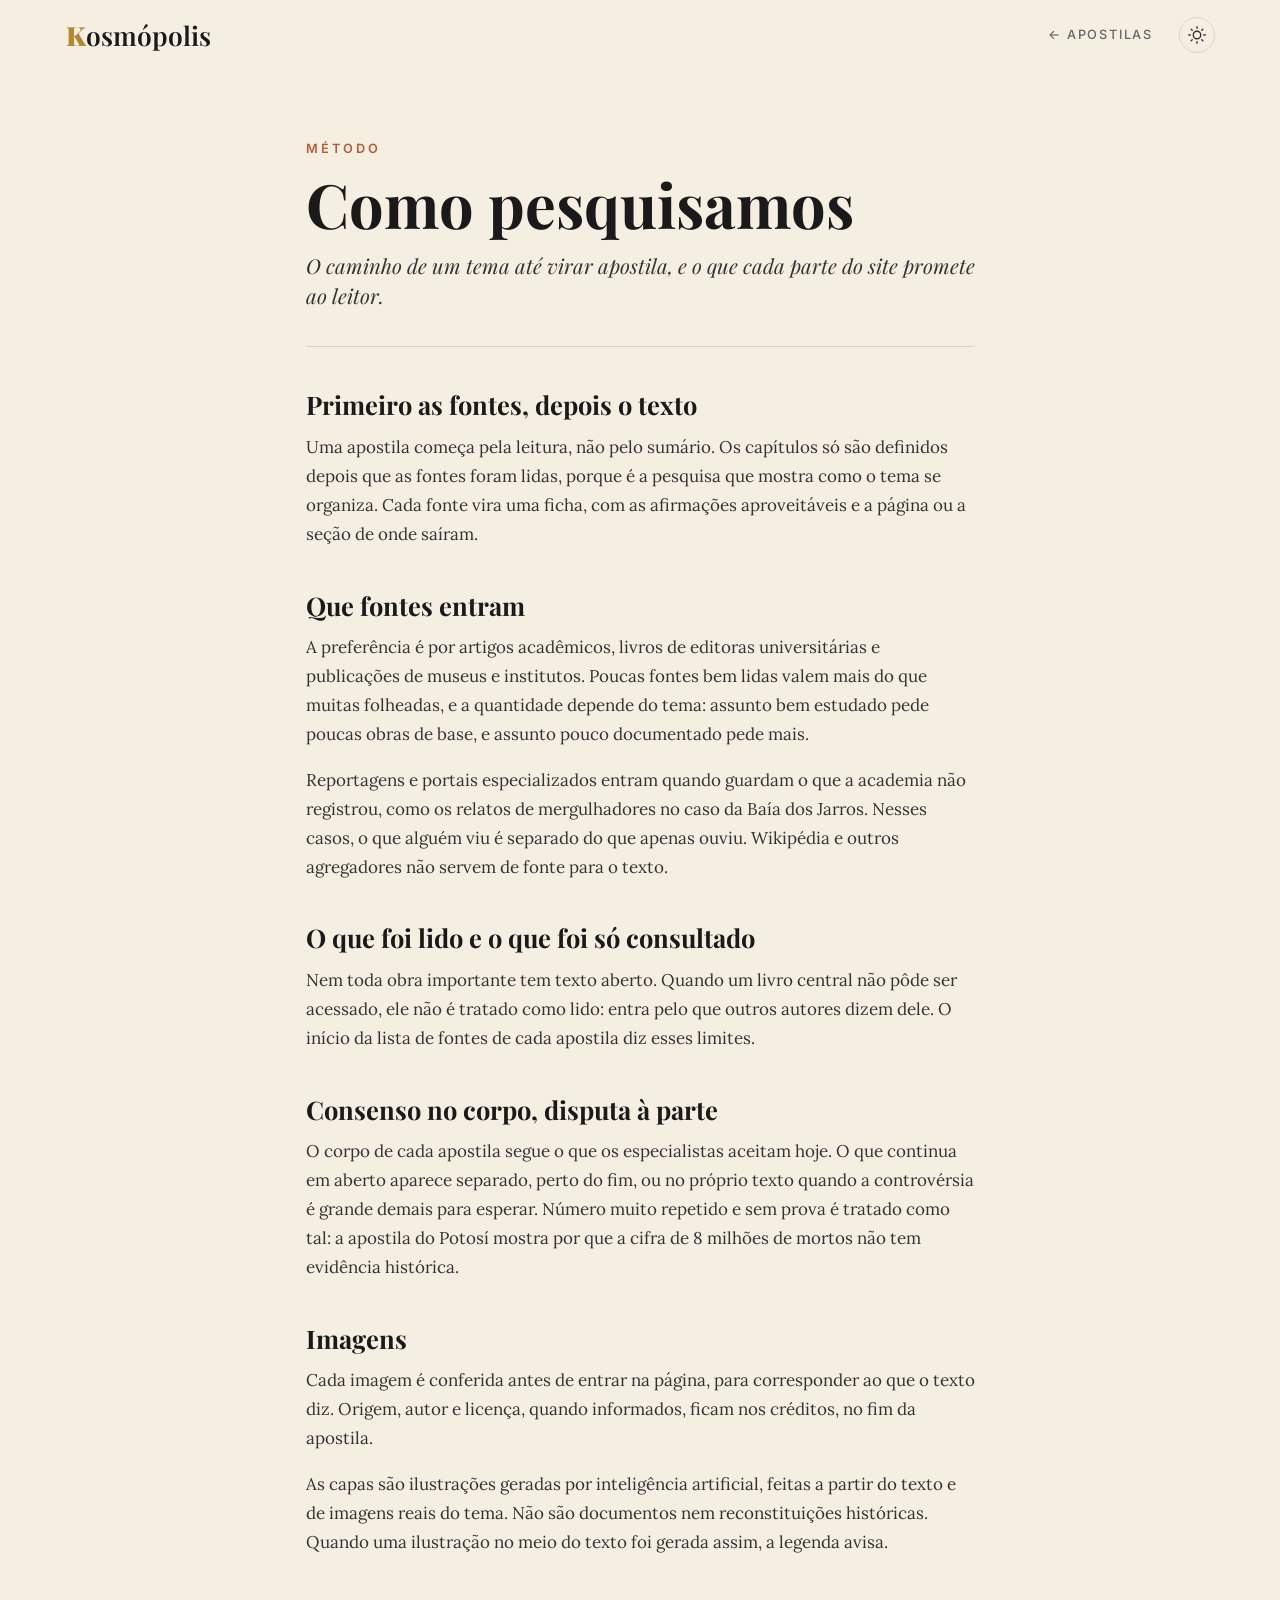
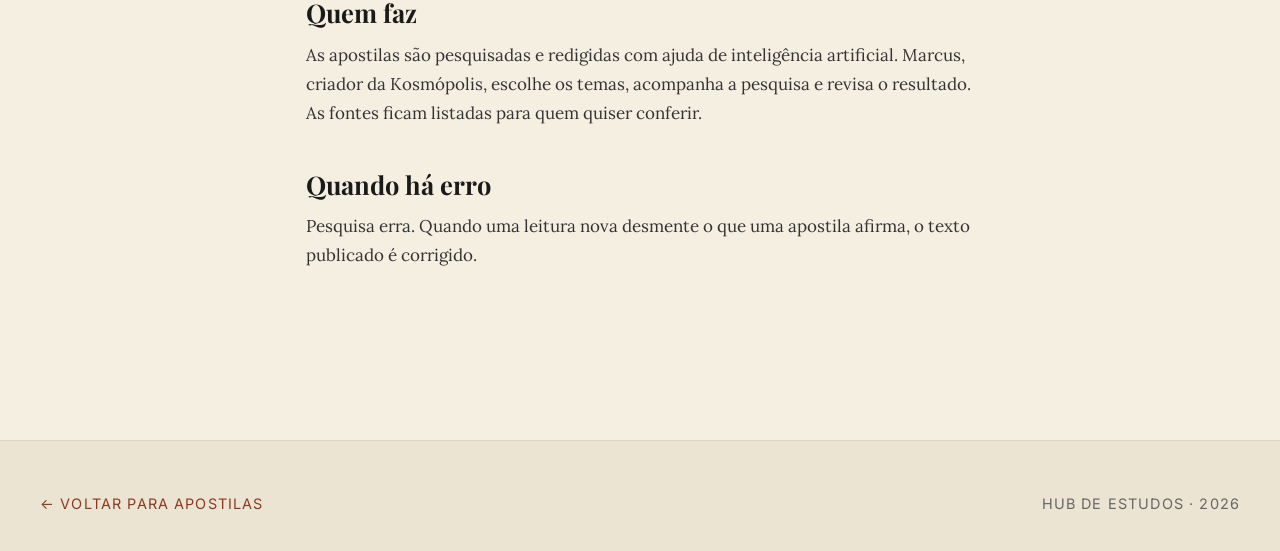
==== como-pesquisamos/index.html @ d0a4b629 "Etapa 5: página Como pesquisamos e busca ordenada por proximidade Co-Authored-By: Claude Opus 5.5 <n" ====
<!doctype html>
<html lang="pt-BR">
<head>
<meta charset="utf-8">
<meta name="viewport" content="width=device-width, initial-scale=1">
<title>Como pesquisamos · Kosmópolis</title>
<meta name="description" content="O caminho de um tema até virar apostila: que fontes entram, como são lidas e o que cada parte do site promete ao leitor.">
<meta property="og:title" content="Como pesquisamos">
<meta property="og:description" content="O caminho de um tema até virar apostila: que fontes entram, como são lidas e o que cada parte do site promete ao leitor.">
<meta property="og:type" content="article">
<meta property="og:url" content="https://marcusgoms.github.io/hub-de-estudos/como-pesquisamos/">
<link rel="icon" type="image/svg+xml" href="../identidade/favicon.svg">
<link rel="preconnect" href="https://fonts.googleapis.com">
<link rel="preconnect" href="https://fonts.gstatic.com" crossorigin>
<link href="https://fonts.googleapis.com/css2?family=Playfair+Display:ital,wght@0,400;0,600;0,700;0,900;1,400&family=Lora:ital,wght@0,400;0,500;0,600;1,400&family=Inter:wght@300;400;500;600;700&family=JetBrains+Mono:wght@400;500&display=swap" rel="stylesheet">
<link rel="stylesheet" href="../css/estilo.css?v=8">
<link rel="stylesheet" href="../css/estudo.css?v=18">
</head>
<body>

<header class="topo">
  <div class="topo-interior">
    <a class="topo-logo" href="../index.html"><span class="topo-logo-k">K</span>osmópolis</a>
    <div class="topo-direita">
      <nav class="topo-nav">
        <a href="../index.html">← Apostilas</a>
      </nav>
      <button class="tema-botao tema-desktop" type="button" aria-label="Alternar tema" title="Alternar tema claro/escuro">
        <svg class="tema-icone tema-icone-sol" viewBox="0 0 24 24" fill="none" stroke="currentColor" stroke-width="1.8" stroke-linecap="round" stroke-linejoin="round" aria-hidden="true"><circle cx="12" cy="12" r="5"/><path d="M12 1v2M12 21v2M4.22 4.22l1.42 1.42M18.36 18.36l1.42 1.42M1 12h2M21 12h2M4.22 19.78l1.42-1.42M18.36 5.64l1.42-1.42"/></svg>
        <svg class="tema-icone tema-icone-lua" viewBox="0 0 24 24" fill="none" stroke="currentColor" stroke-width="1.8" stroke-linecap="round" stroke-linejoin="round" aria-hidden="true"><path d="M21 12.79A9 9 0 1 1 11.21 3 7 7 0 0 0 21 12.79z"/></svg>
      </button>
    </div>
  </div>
</header>

<main class="pagina-metodo">
  <div class="pagina-metodo-selo">Método</div>
  <h1>Como pesquisamos</h1>
  <p class="pagina-metodo-sub">O caminho de um tema até virar apostila, e o que cada parte do site promete ao leitor.</p>

  <h2>Primeiro as fontes, depois o texto</h2>
  <p>Uma apostila começa pela leitura, não pelo sumário. Os capítulos só são definidos depois que as fontes foram lidas, porque é a pesquisa que mostra como o tema se organiza. Cada fonte vira uma ficha, com as afirmações aproveitáveis e a página ou a seção de onde saíram.</p>

  <h2>Que fontes entram</h2>
  <p>A preferência é por artigos acadêmicos, livros de editoras universitárias e publicações de museus e institutos. Poucas fontes bem lidas valem mais do que muitas folheadas, e a quantidade depende do tema: assunto bem estudado pede poucas obras de base, e assunto pouco documentado pede mais.</p>
  <p>Reportagens e portais especializados entram quando guardam o que a academia não registrou, como os relatos de mergulhadores no caso da Baía dos Jarros. Nesses casos, o que alguém viu é separado do que apenas ouviu. Wikipédia e outros agregadores não servem de fonte para o texto.</p>

  <h2>O que foi lido e o que foi só consultado</h2>
  <p>Nem toda obra importante tem texto aberto. Quando um livro central não pôde ser acessado, ele não é tratado como lido: entra pelo que outros autores dizem dele. O início da lista de fontes de cada apostila diz esses limites.</p>

  <h2>Consenso no corpo, disputa à parte</h2>
  <p>O corpo de cada apostila segue o que os especialistas aceitam hoje. O que continua em aberto aparece separado, perto do fim, ou no próprio texto quando a controvérsia é grande demais para esperar. Número muito repetido e sem prova é tratado como tal: a apostila do Potosí mostra por que a cifra de 8 milhões de mortos não tem evidência histórica.</p>

  <h2>Imagens</h2>
  <p>Cada imagem é conferida antes de entrar na página, para corresponder ao que o texto diz. Origem, autor e licença, quando informados, ficam nos créditos, no fim da apostila.</p>
  <p>As capas são ilustrações geradas por inteligência artificial, feitas a partir do texto e de imagens reais do tema. Não são documentos nem reconstituições históricas. Quando uma ilustração no meio do texto foi gerada assim, a legenda avisa.</p>

  <h2>Quem faz</h2>
  <p>As apostilas são pesquisadas e redigidas com ajuda de inteligência artificial. Marcus, criador da Kosmópolis, escolhe os temas, acompanha a pesquisa e revisa o resultado. As fontes ficam listadas para quem quiser conferir.</p>

  <h2>Quando há erro</h2>
  <p>Pesquisa erra. Quando uma leitura nova desmente o que uma apostila afirma, o texto publicado é corrigido.</p>
</main>

<footer class="rodape">
  <div class="rodape-interior">
    <span><a href="../index.html">← Voltar para apostilas</a></span>
    <span>Hub de estudos · 2026</span>
  </div>
</footer>

<script src="../js/estudo.js?v=10"></script>
</body>
</html>
---- css/estilo.css ----
/* ================================================================
   HUB DE ESTUDOS — CSS BASE
   Identidade visual compartilhada entre todos os estudos
================================================================ */

:root {
  color-scheme: light;
  /* Cores — tema claro (padrão) */
  --preto: #1a1a1a;
  --preto-suave: #2a2a2a;
  --cinza-escuro: #333;
  --cinza: #666;
  --cinza-claro: #999;
  --borda: #DDD3C0;
  --creme: #ECE4D3;
  --creme-forte: #E3D9C4;
  --papel: #F5EFE2;
  --superficie: #ffffff;
  --terracota: #b85c38;
  --terracota-escuro: #8a3b1f;
  --terracota-vivo: #d16b3f;
  --dourado: #c9a25e;

  /* Tipografia */
  --fonte-titulo: "Playfair Display", "Georgia", serif;
  --fonte-texto: "Lora", "Georgia", serif;
  --fonte-sans: "Inter", -apple-system, BlinkMacSystemFont, sans-serif;
  --fonte-mono: "JetBrains Mono", "Courier New", monospace;

  /* Espaçamento (antes só existiam no bloco escuro) */
  --larg-container: 1200px;
  --larg-leitura: 720px;
  --respiro-secao: 7rem;
  --respiro-paragrafo: 1.1rem;

  /* Transições */
  --tr-rapida: 160ms ease;
  --tr-media: 300ms ease;
}

/* ================================================================
   TEMA ESCURO
   O :root define o claro; os blocos escuros apenas redefinem tokens.
   Guarda `:not([data-theme="light"])` para o toggle sempre vencer.
================================================================ */

@media (prefers-color-scheme: dark) {
  :root:not([data-theme="light"]) {
    color-scheme: dark;
    --preto: #f0ebe1;
    --preto-suave: #d4cfc4;
    --cinza-escuro: #b8b3a8;
    --cinza: #969187;
    --cinza-claro: #7D7970;
    --borda: #343A44;
    --creme: #20252C;
    --creme-forte: #272D35;
    --papel: #1A1E24;
    --superficie: #242932;
    --terracota: #d87a56;
    --terracota-escuro: #e89670;
    --terracota-vivo: #e07a4f;
    --dourado: #d4b075;
  }
}

:root[data-theme="dark"] {
  color-scheme: dark;
  --preto: #f0ebe1;
  --preto-suave: #d4cfc4;
  --cinza-escuro: #b8b3a8;
  --cinza: #969187;
  --cinza-claro: #7D7970;
  --borda: #343A44;
  --creme: #20252C;
  --creme-forte: #272D35;
  --papel: #1A1E24;
  --superficie: #242932;
  --terracota: #d87a56;
  --terracota-escuro: #e89670;
  --terracota-vivo: #e07a4f;
  --dourado: #d4b075;

}

/* ================================================================
   RESET LEVE
================================================================ */

*, *::before, *::after {
  box-sizing: border-box;
}

html {
  font-size: 17px;
  scroll-behavior: smooth;
  overflow-x: hidden;
}

body {
  margin: 0;
  font-family: var(--fonte-texto);
  font-size: 1rem;
  line-height: 1.7;
  color: var(--preto);
  background: var(--papel);
  font-feature-settings: "liga", "kern", "onum";
  -webkit-font-smoothing: antialiased;
  text-rendering: optimizeLegibility;
}

img {
  max-width: 100%;
  height: auto;
  display: block;
}

a {
  color: var(--terracota-escuro);
  text-decoration: none;
  transition: color var(--tr-rapida);
}

a:hover {
  color: var(--terracota);
}

/* ================================================================
   BARRA DE NAVEGAÇÃO SUPERIOR (visível em todas as páginas)
================================================================ */

.topo {
  position: sticky;
  top: 0;
  z-index: 50;
  background: rgba(245, 239, 226, 0.92);
  backdrop-filter: blur(12px);
  -webkit-backdrop-filter: blur(12px);
  transition: transform 300ms ease;
}

.topo.topo-escondido {
  transform: translateY(-100%);
}

@media (prefers-color-scheme: dark) {
  :root:not([data-theme="light"]) .topo {
    background: rgba(26, 30, 36, 0.92);
  }
}

:root[data-theme="dark"] .topo {
  background: rgba(26, 30, 36, 0.92);
}

.topo--escuro {
  background: rgba(12, 13, 18, 0.95) !important;
}

.topo--escuro .topo-logo { color: #D4A053; }
.topo--escuro .topo-logo::before { background: #D4A053; }
.topo--escuro .topo-nav a { color: #8A8885; }
.topo--escuro .topo-nav a:hover,
.topo--escuro .topo-nav a.ativo { color: #E8E6E3; }

.topo-interior {
  max-width: var(--larg-container);
  margin: 0 auto;
  padding: 1rem 1.5rem;
  display: flex;
  align-items: center;
  justify-content: space-between;
  gap: 2rem;
}

.topo-logo {
  font-family: var(--fonte-titulo);
  font-weight: 600;
  font-size: 1.55rem;
  letter-spacing: 0;
  color: var(--preto);
  line-height: 1;
}

.topo-logo-k {
  color: #B8842E;
  font-weight: 900;
}

@media (prefers-color-scheme: dark) {
  :root:not([data-theme="light"]) .topo-logo { font-weight: 400; }
}
:root[data-theme="dark"] .topo-logo { font-weight: 400; }

@media (prefers-color-scheme: dark) {
  :root:not([data-theme="light"]) .topo-logo-k { color: #D4A053; }
}

:root[data-theme="dark"] .topo-logo-k { color: #D4A053; }

.topo-nav {
  display: flex;
  gap: 2rem;
  font-family: var(--fonte-sans);
  font-size: 0.75rem;
  letter-spacing: 0.14em;
  text-transform: uppercase;
  font-weight: 500;
}

.topo-divisor {
  display: inline-block;
  width: 1px;
  height: 22px;
  background: #B8842E;
  opacity: 0.4;
  flex-shrink: 0;
}

@media (prefers-color-scheme: dark) {
  :root:not([data-theme="light"]) .topo-divisor { background: #D4A053; opacity: 0.5; }
}
:root[data-theme="dark"] .topo-divisor { background: #D4A053; opacity: 0.5; }

.topo-nav a {
  color: var(--cinza);
}

.topo-nav a:hover,
.topo-nav a.ativo {
  color: var(--preto);
}

.topo-direita {
  display: flex;
  align-items: center;
  gap: 1.5rem;
}

.tema-botao {
  width: 36px;
  height: 36px;
  padding: 0;
  display: inline-flex;
  align-items: center;
  justify-content: center;
  background: transparent;
  color: var(--cinza-escuro);
  border: 1px solid var(--borda);
  border-radius: 50%;
  cursor: pointer;
  transition: color var(--tr-rapida), border-color var(--tr-rapida), background var(--tr-rapida);
}

.tema-botao:hover {
  color: var(--terracota);
  border-color: var(--terracota);
  background: var(--creme);
}

.tema-icone {
  width: 18px;
  height: 18px;
  display: block;
}

.tema-mobile { display: none; }

.tema-icone-lua { display: none; }

:root[data-theme="dark"] .tema-icone-sol { display: none; }
:root[data-theme="dark"] .tema-icone-lua { display: block; }

@media (prefers-color-scheme: dark) {
  :root:not([data-theme="light"]) .tema-icone-sol { display: none; }
  :root:not([data-theme="light"]) .tema-icone-lua { display: block; }
}

/* ================================================================
   RODAPÉ
================================================================ */

.rodape {
  margin-top: 6rem;
  padding: 3rem 1.5rem 2rem;
  border-top: 1px solid var(--borda);
  background: var(--creme);
}

.rodape-interior {
  max-width: var(--larg-container);
  margin: 0 auto;
  display: flex;
  justify-content: space-between;
  align-items: center;
  font-family: var(--fonte-sans);
  font-size: 0.85rem;
  color: var(--cinza);
  letter-spacing: 0.08em;
  text-transform: uppercase;
}

/* ================================================================
   COMPONENTES COMPARTILHADOS
================================================================ */

.container {
  max-width: var(--larg-container);
  margin: 0 auto;
  padding: 0 1.5rem;
}

.leitura {
  max-width: var(--larg-leitura);
  margin: 0 auto;
}

.selo {
  display: inline-block;
  font-family: var(--fonte-sans);
  font-size: 0.75rem;
  letter-spacing: 0.25em;
  text-transform: uppercase;
  color: var(--terracota);
  font-weight: 600;
  margin-bottom: 1rem;
}

.divisor {
  width: 60px;
  height: 2px;
  background: var(--terracota);
  margin: 2.5rem 0;
}

.divisor.central {
  margin-left: auto;
  margin-right: auto;
}

/* ================================================================
   RESPONSIVO BASE
================================================================ */

@media (max-width: 640px) {
  html { font-size: 16px; }
  .topo-interior { padding: 0.9rem 1.2rem; gap: 1rem; }
  .topo-nav { gap: 1rem; font-size: 0.7rem; letter-spacing: 0.1em; }
  .topo-logo { font-size: 1.3rem; }
  .topo-divisor { display: none; }
  .rodape-interior { flex-direction: column; gap: 1rem; text-align: center; }
}
---- css/estudo.css ----
/* ================================================================
   ESTUDO — página de apostila
   Estilo editorial: 2 colunas no desktop, 1 no mobile
   Cada capítulo com cor própria, cada tópico com subcor
================================================================ */

/* -------- CORES POR CAPÍTULO -------- */

/* Cores dos capítulos — tema claro */
.capitulo--i {
  --cap-forte: #b85c38;
  --cap-escuro: #8a3b1f;
  --cap-claro: #e0c5b4;
  --cap-fundo: #F7E7DB;
}
.capitulo--ii {
  --cap-forte: #4a5255;
  --cap-escuro: #2d3337;
  --cap-claro: #c7cdd0;
  --cap-fundo: #E9EBE7;
}
.capitulo--iii {
  --cap-forte: #8E6C27;
  --cap-escuro: #7f6320;
  --cap-claro: #e5d5a8;
  --cap-fundo: #F6EBCE;
}
.capitulo--iv {
  --cap-forte: #5f6b3d;
  --cap-escuro: #3c4723;
  --cap-claro: #c7cfab;
  --cap-fundo: #E9ECD8;
}
.capitulo--v {
  --cap-forte: #8a3b1f;
  --cap-escuro: #5c2410;
  --cap-claro: #d7b3a1;
  --cap-fundo: #F3E1D6;
}

/* Cores dos capítulos — tema escuro */
:root[data-theme="dark"] .capitulo--i {
  --cap-forte: #d87a56;
  --cap-escuro: #e89670;
  --cap-claro: #e0c5b4;
  --cap-fundo: #2B2321;
}
:root[data-theme="dark"] .capitulo--ii {
  --cap-forte: #a8b4b8;
  --cap-escuro: #c7cdd0;
  --cap-claro: #c7cdd0;
  --cap-fundo: #222A31;
}
:root[data-theme="dark"] .capitulo--iii {
  --cap-forte: #d4b075;
  --cap-escuro: #e5c891;
  --cap-claro: #e5d5a8;
  --cap-fundo: #2A271B;
}
:root[data-theme="dark"] .capitulo--iv {
  --cap-forte: #9fab78;
  --cap-escuro: #b8c395;
  --cap-claro: #c7cfab;
  --cap-fundo: #232A21;
}
:root[data-theme="dark"] .capitulo--v {
  --cap-forte: #c47555;
  --cap-escuro: #d99370;
  --cap-claro: #d7b3a1;
  --cap-fundo: #2D2220;
}

@media (prefers-color-scheme: dark) {
  :root:not([data-theme="light"]) .capitulo--i {
    --cap-forte: #d87a56; --cap-escuro: #e89670; --cap-claro: #e0c5b4; --cap-fundo: #2B2321;
  }
  :root:not([data-theme="light"]) .capitulo--ii {
    --cap-forte: #a8b4b8; --cap-escuro: #c7cdd0; --cap-claro: #c7cdd0; --cap-fundo: #222A31;
  }
  :root:not([data-theme="light"]) .capitulo--iii {
    --cap-forte: #d4b075; --cap-escuro: #e5c891; --cap-claro: #e5d5a8; --cap-fundo: #2A271B;
  }
  :root:not([data-theme="light"]) .capitulo--iv {
    --cap-forte: #9fab78; --cap-escuro: #b8c395; --cap-claro: #c7cfab; --cap-fundo: #232A21;
  }
  :root:not([data-theme="light"]) .capitulo--v {
    --cap-forte: #c47555; --cap-escuro: #d99370; --cap-claro: #d7b3a1; --cap-fundo: #2D2220;
  }
}

/* Tópicos ganham subcor variando o tom do capítulo */
.topico--a { --top-marca: var(--cap-forte); }
.topico--b { --top-marca: var(--cap-escuro); }
.topico--c { --top-marca: var(--cap-forte); filter: none; }

/* -------- CAPA DO ESTUDO -------- */

.estudo-capa {
  position: relative;
  min-height: 90vh;
  display: flex;
  align-items: flex-end;
  color: white;
  overflow: hidden;
  padding: 3rem 1.5rem 5rem;
  background: var(--preto);
}

.estudo-capa-fundo {
  position: absolute;
  inset: 0;
  background-size: cover;
  background-position: center 40%;
  filter: brightness(0.7) contrast(1.05) saturate(1.1);
  z-index: 0;
}

.estudo-capa-gradiente {
  position: absolute;
  inset: 0;
  background: linear-gradient(to bottom,
    rgba(0,0,0,0.3) 0%,
    rgba(0,0,0,0.05) 25%,
    rgba(0,0,0,0.4) 65%,
    rgba(0,0,0,0.85) 100%);
  z-index: 1;
}

.estudo-capa-conteudo {
  position: relative;
  z-index: 2;
  max-width: 1100px;
  margin: 0 auto;
  width: 100%;
}

.estudo-capa-selo {
  font-family: var(--fonte-sans);
  font-size: 0.8rem;
  letter-spacing: 0.3em;
  text-transform: uppercase;
  color: var(--dourado);
  font-weight: 600;
  margin-bottom: 1.5rem;
}

.estudo-capa h1 {
  font-family: var(--fonte-titulo);
  font-size: clamp(3rem, 9vw, 7rem);
  line-height: 0.92;
  font-weight: 700;
  letter-spacing: -0.03em;
  margin: 0 0 1.5rem;
}

.estudo-capa-sub {
  font-family: var(--fonte-titulo);
  font-style: italic;
  font-weight: 400;
  font-size: clamp(1.1rem, 2vw, 1.5rem);
  line-height: 1.5;
  max-width: 650px;
  color: rgba(255,255,255,0.85);
  margin: 0 0 2rem;
}

.estudo-capa-linha {
  width: 60px;
  height: 2px;
  background: var(--dourado);
  margin-bottom: 1.5rem;
}

.estudo-capa-meta {
  display: flex;
  gap: 2rem;
  flex-wrap: wrap;
  font-family: var(--fonte-sans);
  font-size: 0.8rem;
  letter-spacing: 0.15em;
  text-transform: uppercase;
  color: rgba(255,255,255,0.7);
  font-weight: 500;
}

/* -------- LAYOUT PRINCIPAL -------- */

.estudo-layout {
  scroll-margin-top: 70px;
  max-width: 1320px;
  margin: 0 auto;
  padding: 4rem 1.5rem 0;
  display: grid;
  grid-template-columns: 190px minmax(0, 1fr) 190px;
  gap: 3rem;
  align-items: start;
}

/* -------- NAVEGAÇÃO LATERAL -------- */

.estudo-nav {
  position: sticky;
  top: 90px;
  /* Capítulo com muitos tópicos não pode passar do fim da tela */
  max-height: calc(100vh - 110px);
  overflow-x: hidden;
  overflow-y: auto;
  scrollbar-width: thin;
  padding-left: 0.8rem;
  margin-left: -0.8rem;
  font-family: var(--fonte-sans);
  font-size: 0.85rem;
}

.estudo-nav-titulo {
  font-size: 0.7rem;
  letter-spacing: 0.25em;
  text-transform: uppercase;
  color: var(--cinza);
  font-weight: 600;
  margin-bottom: 1rem;
  padding-bottom: 1rem;
  border-bottom: 1px solid var(--borda);
}

.nav-capitulos {
  list-style: none;
  padding: 0;
  margin: 0;
  counter-reset: cap;
}

.nav-capitulos > li {
  counter-increment: cap;
  margin-bottom: 0.15rem;
}

.nav-cap {
  display: flex;
  align-items: baseline;
  gap: 0.7rem;
  padding: 0.5rem 0.8rem;
  color: var(--cinza);
  font-weight: 500;
  line-height: 1.3;
  transition: color var(--tr-rapida), border-color var(--tr-rapida);
  border-left: 2px solid transparent;
  margin-left: -0.8rem;
}

.nav-cap::before {
  content: counter(cap, upper-roman);
  font-family: var(--fonte-mono);
  font-size: 0.7rem;
  color: var(--cinza-claro);
  letter-spacing: 0.1em;
  min-width: 1.6rem;
  font-weight: 400;
}

.nav-cap:hover { color: var(--preto); }

/* Sublista de tópicos — aparece só quando o capítulo é o atual */
.nav-topicos {
  list-style: none;
  padding: 0 0 0.3rem 2.1rem;
  margin: 0;
  max-height: 0;
  overflow: hidden;
  opacity: 0;
  transition: max-height 300ms ease, opacity 200ms ease;
}

.nav-capitulos > li.ativo .nav-topicos,
.nav-capitulos > li.aberto .nav-topicos {
  /* Folga para qualquer número de tópicos: um limite baixo escondia os últimos */
  max-height: 60rem;
  opacity: 1;
}

.nav-topicos a {
  display: block;
  padding: 0.25rem 0.5rem;
  font-size: 0.78rem;
  color: var(--cinza);
  line-height: 1.3;
  border-left: 2px solid transparent;
  margin-left: -0.5rem;
  transition: color var(--tr-rapida), border-color var(--tr-rapida);
}

.nav-topicos a:hover { color: var(--preto); }
.nav-topicos a.ativo { color: var(--preto); border-left-color: var(--cap-marca, var(--terracota)); }

/* Cor do ativo: define --cap-marca por item para aplicar em cap + tópicos */
.nav-capitulos > li[data-cap="cap-1"] { --cap-marca: #b85c38; }
.nav-capitulos > li[data-cap="cap-2"] { --cap-marca: #4a5255; }
.nav-capitulos > li[data-cap="cap-3"] { --cap-marca: #b08a3e; }
.nav-capitulos > li[data-cap="cap-4"] { --cap-marca: #5f6b3d; }
.nav-capitulos > li[data-cap="cap-5"] { --cap-marca: #8a3b1f; }

:root[data-theme="dark"] .nav-capitulos > li[data-cap="cap-1"] { --cap-marca: #d87a56; }
:root[data-theme="dark"] .nav-capitulos > li[data-cap="cap-2"] { --cap-marca: #a8b4b8; }
:root[data-theme="dark"] .nav-capitulos > li[data-cap="cap-3"] { --cap-marca: #d4b075; }
:root[data-theme="dark"] .nav-capitulos > li[data-cap="cap-4"] { --cap-marca: #9fab78; }
:root[data-theme="dark"] .nav-capitulos > li[data-cap="cap-5"] { --cap-marca: #c47555; }

@media (prefers-color-scheme: dark) {
  :root:not([data-theme="light"]) .nav-capitulos > li[data-cap="cap-1"] { --cap-marca: #d87a56; }
  :root:not([data-theme="light"]) .nav-capitulos > li[data-cap="cap-2"] { --cap-marca: #a8b4b8; }
  :root:not([data-theme="light"]) .nav-capitulos > li[data-cap="cap-3"] { --cap-marca: #d4b075; }
  :root:not([data-theme="light"]) .nav-capitulos > li[data-cap="cap-4"] { --cap-marca: #9fab78; }
  :root:not([data-theme="light"]) .nav-capitulos > li[data-cap="cap-5"] { --cap-marca: #c47555; }
}

.nav-capitulos > li.ativo .nav-cap {
  color: var(--cap-marca);
  border-left-color: var(--cap-marca);
}

.nav-capitulos > li.ativo .nav-cap::before { color: var(--cap-marca); }

/* -------- NAVEGAÇÃO LATERAL DIREITA — apostilas -------- */

.estudo-nav-apostilas {
  position: sticky;
  top: 90px;
  /* Capítulo com muitos tópicos não pode passar do fim da tela */
  max-height: calc(100vh - 110px);
  overflow-x: hidden;
  overflow-y: auto;
  scrollbar-width: thin;
  padding-left: 0.8rem;
  margin-left: -0.8rem;
  font-family: var(--fonte-sans);
  font-size: 0.85rem;
}

.nav-apostilas {
  list-style: none;
  padding: 0;
  margin: 0 0 1.5rem;
}

.nav-apostila {
  padding: 0.9rem 0;
  border-bottom: 1px solid var(--borda);
  line-height: 1.3;
}

.nav-apostila:first-child { padding-top: 0; }
.nav-apostila:last-child { border-bottom: none; }

.nav-apostila-num {
  display: block;
  font-family: var(--fonte-mono);
  font-size: 0.65rem;
  letter-spacing: 0.25em;
  color: var(--cinza-claro);
  text-transform: uppercase;
  margin-bottom: 0.3rem;
  font-weight: 500;
}

.nav-apostila a {
  display: block;
  font-family: var(--fonte-titulo);
  font-size: 1.05rem;
  color: var(--cinza-escuro);
  font-weight: 600;
  letter-spacing: -0.01em;
  transition: color var(--tr-rapida);
}

.nav-apostila a:hover { color: var(--terracota); }

.nav-apostila.atual a { color: var(--terracota); }

.nav-apostila-tema {
  display: block;
  font-size: 0.72rem;
  color: var(--cinza);
  margin-top: 0.25rem;
  letter-spacing: 0.02em;
}

.nav-apostila-titulo-prev {
  display: block;
  font-family: var(--fonte-titulo);
  font-style: italic;
  font-weight: 400;
  font-size: 0.95rem;
  color: var(--cinza-claro);
}

.nav-apostilas-ver {
  display: inline-block;
  font-family: var(--fonte-sans);
  font-size: 0.72rem;
  letter-spacing: 0.2em;
  text-transform: uppercase;
  color: var(--cinza);
  font-weight: 600;
  transition: color var(--tr-rapida);
}

.nav-apostilas-ver:hover { color: var(--terracota); }

/* -------- CORPO DO ESTUDO -------- */

.estudo-corpo {
  min-width: 0;
}

/* Capítulo */

.capitulo {
  margin-bottom: calc(var(--respiro-secao) / 2);
  padding: 3rem 2.5rem 4rem;
  background: var(--cap-fundo);
  scroll-margin-top: 80px;
  position: relative;
  border-radius: 2px;
}

.capitulo:first-child {
  padding-top: 2rem;
}

/* Variação de abertura: hero com imagem + título por cima */
.capitulo-abertura-hero {
  position: relative;
  min-height: 420px;
  display: flex;
  align-items: flex-end;
  padding: 3rem;
  margin: -3rem -2.5rem 3rem;
  overflow: hidden;
  background: var(--preto);
}
.capitulo-abertura-hero img {
  position: absolute;
  inset: 0;
  width: 100%;
  height: 100%;
  object-fit: cover;
  filter: brightness(0.5);
  z-index: 0;
}
.capitulo-abertura-hero .hero-conteudo {
  position: relative;
  z-index: 1;
  color: white;
}
.capitulo-abertura-hero .capitulo-numero { color: var(--cap-claro); }
.capitulo-abertura-hero .capitulo-titulo { color: white; }
.capitulo-abertura-hero .capitulo-resumo { color: rgba(255,255,255,0.88); }

/* Variação de abertura: lado a lado */
.capitulo-abertura-lado {
  display: grid;
  grid-template-columns: 5fr 7fr;
  gap: 3rem;
  margin-bottom: 3rem;
  align-items: center;
}
.capitulo-abertura-lado figure {
  margin: 0;
}
.capitulo-abertura-lado img {
  width: 100%;
  display: block;
}

/* Variação de abertura: centralizado minimalista (padrão) */
.capitulo-cabeca {
  margin-bottom: 3rem;
  padding-bottom: 2rem;
  border-bottom: 2px solid var(--cap-forte);
}

.capitulo-numero {
  font-family: var(--fonte-mono);
  font-size: 0.75rem;
  letter-spacing: 0.3em;
  color: var(--cap-forte);
  font-weight: 500;
  margin-bottom: 1rem;
  text-transform: uppercase;
}

.capitulo-titulo {
  font-family: var(--fonte-titulo);
  font-size: clamp(2.2rem, 4vw, 3.5rem);
  line-height: 1.0;
  font-weight: 700;
  letter-spacing: -0.03em;
  margin: 0 0 1rem;
  color: var(--preto);
}

.capitulo-resumo {
  font-family: var(--fonte-titulo);
  font-style: italic;
  font-weight: 400;
  font-size: 1.25rem;
  line-height: 1.5;
  color: var(--cinza-escuro);
  margin: 0;
  max-width: 600px;
}

/* Tópico (seção dentro do capítulo) */

.topico {
  margin-bottom: 4rem;
  padding-top: 2rem;
  border-top: 1px dashed var(--cap-claro);
}

.topico:first-of-type {
  border-top: none;
  padding-top: 0;
}

.topico-numero {
  font-family: var(--fonte-sans);
  font-size: 0.7rem;
  letter-spacing: 0.3em;
  text-transform: uppercase;
  color: var(--cap-escuro);
  font-weight: 700;
  margin-bottom: 0.5rem;
}

.topico-titulo {
  font-family: var(--fonte-titulo);
  font-size: 1.9rem;
  line-height: 1.15;
  font-weight: 600;
  letter-spacing: -0.01em;
  margin: 0 0 1.5rem;
  color: var(--preto);
}

/* Colunas duplas */

.texto-colunas {
  column-count: 2;
  column-gap: 2.5rem;
  column-fill: balance;
  font-size: 1rem;
  line-height: 1.7;
  text-align: justify;
  hyphens: manual;
  -webkit-hyphens: manual;
  orphans: 3;
  widows: 3;
  margin-top: 2rem;
}

.texto-colunas:first-child {
  margin-top: 0;
}

.texto-colunas p {
  margin: 0 0 var(--respiro-paragrafo);
}

.texto-colunas p:first-of-type::first-letter {
  font-family: var(--fonte-titulo);
  font-size: 3rem;
  line-height: 1;
  float: left;
  padding: 0 0.4rem 0 0;
  margin-top: -0.12em;
  font-weight: 700;
  color: var(--cap-forte);
}

.texto-colunas.sem-dropcap p:first-of-type::first-letter {
  float: none;
  font-size: inherit;
  padding: 0;
  font-weight: inherit;
  color: inherit;
  font-family: inherit;
}

.texto-unico {
  font-size: 1.05rem;
  line-height: 1.75;
  text-align: justify;
  hyphens: manual;
  -webkit-hyphens: manual;
}

.texto-unico p {
  margin: 0 0 var(--respiro-paragrafo);
}

/* Texto curto que ocupa a largura toda (sem virar 2 colunas isoladas) */
.texto-cheio {
  font-size: 1rem;
  line-height: 1.7;
  text-align: justify;
  hyphens: manual;
  -webkit-hyphens: manual;
  max-width: 100%;
}

.texto-cheio p {
  margin: 0 0 var(--respiro-paragrafo);
}

.texto-cheio p:first-of-type::first-letter {
  font-family: var(--fonte-titulo);
  font-size: 3rem;
  line-height: 1;
  float: left;
  padding: 0 0.4rem 0 0;
  margin-top: -0.12em;
  font-weight: 700;
  color: var(--cap-forte);
}

.texto-cheio.sem-dropcap p:first-of-type::first-letter {
  float: none;
  font-size: inherit;
  padding: 0;
  font-weight: inherit;
  color: inherit;
  font-family: inherit;
}

/* Bloco com imagens flutuantes em uma coluna larga */
.texto-flutuante {
  font-size: 1rem;
  line-height: 1.7;
  text-align: justify;
  hyphens: manual;
  -webkit-hyphens: manual;
  margin-top: 2rem;
}

.texto-flutuante:first-child {
  margin-top: 0;
}

.texto-flutuante::after {
  content: "";
  display: table;
  clear: both;
}

.texto-flutuante p {
  margin: 0 0 var(--respiro-paragrafo);
}

.texto-flutuante p:first-of-type::first-letter {
  font-family: var(--fonte-titulo);
  font-size: 3rem;
  line-height: 1;
  float: left;
  padding: 0 0.4rem 0 0;
  margin-top: -0.12em;
  font-weight: 700;
  color: var(--cap-forte);
}

.texto-flutuante.sem-dropcap p:first-of-type::first-letter {
  float: none;
  font-size: inherit;
  padding: 0;
  font-weight: inherit;
  color: inherit;
  font-family: inherit;
}

/* Subtítulo dentro do tópico */

.subtitulo {
  font-family: var(--fonte-sans);
  font-size: 0.85rem;
  font-weight: 700;
  text-transform: uppercase;
  letter-spacing: 0.15em;
  color: var(--cap-forte);
  /* padding em vez de margin: margin colapsa em multi-column */
  padding-top: 2rem;
  margin: 0 0 0.8rem;
  break-after: avoid-column;
}

/* Subtítulo COMO PRIMEIRO item do bloco de 2 colunas vira cabeçalho
   atravessando as duas colunas (senão desalinha os topos). */
.texto-colunas > .subtitulo:first-child {
  column-span: all;
  -webkit-column-span: all;
  padding-top: 0;
}

/* Subtítulo como primeiro filho de um bloco-grid, ou subtítulo imediatamente
   após uma figura-float no texto-flutuante: zera padding-top para alinhar
   com o topo da imagem ao lado. */
.bloco-grid > div > .subtitulo:first-child,
.texto-flutuante > .figura-float-esquerda + .subtitulo,
.texto-flutuante > .figura-float-direita + .subtitulo {
  padding-top: 0;
}

/* -------- IMAGENS -------- */

.figura {
  margin: 2rem 0;
  display: flex;
  flex-direction: column;
}

.figura-largura-plena {
  margin: 3rem -1rem;
  break-inside: avoid-column;
}

/* Floats para imagem ao lado do texto */

.figura-float-esquerda,
.figura-float-direita {
  margin: 0 0 1.5rem;
  width: 42%;
  break-inside: avoid;
  display: flex;
  flex-direction: column;
}

.figura-float-esquerda {
  float: left;
  margin-right: 2rem;
  shape-outside: margin-box;
}

.figura-float-direita {
  float: right;
  margin-left: 2rem;
  shape-outside: margin-box;
}

.figura-pequena {
  width: 32%;
  max-width: 280px;
}

/* Figura dentro de texto-colunas que atravessa as duas colunas
   e serve de "ancora" para o texto fluir em volta. */
.figura-float-coluna {
  float: left;
  width: 50%;
  margin: 0.3rem 1.8rem 1rem 0;
  break-inside: avoid;
  shape-outside: margin-box;
  display: flex;
  flex-direction: column;
}

.figura-float-coluna img {
  width: 100%;
  display: block;
}

/* Subtítulo solto (fora de texto-colunas): mesmo espaço em cima */
.subtitulo-solto {
  padding-top: 2rem;
  margin: 0 0 0.8rem;
}

/* Figura float reduzida: a imagem ocupa ~45% da coluna de leitura, o texto corre ao lado e depois embaixo. */
.figura-float-pequena {
  width: 45%;
  max-width: 320px;
}

/* Grid de layout: imagem (com legenda) de um lado, texto do outro */

.bloco-grid {
  display: grid;
  gap: 2.5rem;
  margin: 2.5rem 0;
  align-items: stretch;
  break-inside: avoid;
  column-span: all;
  -webkit-column-span: all;
}

.bloco-grid-2 { grid-template-columns: 1fr 1fr; }
.bloco-grid-imagem-texto { grid-template-columns: 5fr 7fr; }
.bloco-grid-texto-imagem { grid-template-columns: 7fr 5fr; }

/* A figura vem antes no HTML para o texto poder contorná-la no tablet. */
.bloco-grid-texto-imagem > figure { order: 2; }

.bloco-grid > * {
  display: flex;
  flex-direction: column;
  justify-content: flex-start;
  min-width: 0;
}

.bloco-grid figure {
  margin: 0;
  justify-content: flex-start;
}

/* Imagem de conteúdo nunca é recortada: com altura limitada, ela encolhe inteira.
   Recorte só com a classe .pode-recortar, em paisagem ou textura, nunca em retrato. */
.bloco-grid figure img {
  width: 100%;
  display: block;
  object-fit: contain;
  object-position: left top;
  max-height: 480px;
}

.bloco-grid figure img.pode-recortar {
  flex-grow: 1;
  object-fit: cover;
  object-position: center;
}

.bloco-grid p {
  margin: 0 0 1rem;
  font-size: 1rem;
  line-height: 1.7;
  text-align: justify;
  hyphens: manual;
  -webkit-hyphens: manual;
}

.bloco-grid p:last-child { margin-bottom: 0; }

.bloco-grid > div p:first-of-type::first-letter {
  font-family: var(--fonte-titulo);
  font-size: 3rem;
  line-height: 1;
  float: left;
  padding: 0 0.4rem 0 0;
  margin-top: -0.12em;
  font-weight: 700;
  color: var(--cap-forte);
}

.bloco-grid .nao-dropcap p:first-of-type::first-letter {
  float: none;
  font-size: inherit;
  padding: 0;
  font-weight: inherit;
  color: inherit;
  font-family: inherit;
}

/* Linha com duas imagens lado a lado */
.par-imagens {
  display: grid;
  grid-template-columns: 1fr 1fr;
  gap: 1.5rem;
  margin: 2.5rem 0;
  break-inside: avoid;
  column-span: all;
  -webkit-column-span: all;
}

.par-imagens figure {
  margin: 0;
  display: flex;
  flex-direction: column;
}

/* Trio */
.trio-imagens {
  display: grid;
  grid-template-columns: 1fr 1fr 1fr;
  gap: 1rem;
  margin: 2rem 0;
  break-inside: avoid;
  column-span: all;
  -webkit-column-span: all;
}

/* Imagens padrão */

.figura > img,
.figura-float-esquerda > img,
.figura-float-direita > img,
.figura-pequena > img,
.par-imagens figure > img,
.trio-imagens figure > img {
  width: 100%;
  display: block;
}

.figura-largura-plena > img {
  width: 100%;
  display: block;
}

.figura-legenda {
  text-align: left;
  font-family: var(--fonte-sans);
  font-size: 0.78rem;
  line-height: 1.5;
  color: var(--cinza);
  margin-top: 0.7rem;
  padding-left: 0.8rem;
  border-left: 2px solid var(--cap-forte);
}

.figura-legenda strong {
  display: block;
  font-size: 0.7rem;
  letter-spacing: 0.15em;
  text-transform: uppercase;
  color: var(--preto);
  font-weight: 700;
  margin-bottom: 0.25rem;
}

/* -------- CAIXAS DE DESTAQUE -------- */

.caixa {
  background: var(--superficie);
  border-left: 4px solid var(--cap-forte);
  padding: 1.5rem 1.5rem 1.5rem 1.8rem;
  margin: 2rem 0;
  break-inside: avoid-column;
  font-family: var(--fonte-sans);
  clear: both;  /* nunca sobrepor floats */
}

.caixa-titulo {
  font-size: 0.7rem;
  font-weight: 700;
  letter-spacing: 0.25em;
  text-transform: uppercase;
  color: var(--cap-forte);
  margin-bottom: 0.8rem;
}

.caixa p {
  font-size: 0.9rem;
  line-height: 1.6;
  margin: 0 0 0.8rem;
  text-align: left;
}

.caixa p:last-child { margin-bottom: 0; }

.caixa p::first-letter {
  float: none;
  font-size: inherit;
  color: inherit;
  padding: 0;
  font-weight: inherit;
  font-family: inherit;
}

/* Dado em destaque */

.dado {
  background: #1a1a1a;
  color: #f0ebe1;
  padding: 2rem;
  margin: 2.5rem 0;
  display: flex;
  gap: 2rem;
  align-items: center;  /* numero alinhado ao centro vertical */
  column-span: all;
  -webkit-column-span: all;
  break-inside: avoid-column;
  clear: both;
}

.dado-numero {
  font-family: var(--fonte-titulo);
  font-size: clamp(3rem, 5vw, 4.5rem);
  font-weight: 900;
  line-height: 1;
  color: var(--cap-claro);
  letter-spacing: -0.03em;
  flex-shrink: 0;
  min-width: 120px;
  display: flex;
  align-items: center;
}

.dado-texto {
  font-family: var(--fonte-sans);
  font-size: 0.9rem;
  line-height: 1.55;
  color: rgba(240,235,225,0.88);
}

.dado-texto strong {
  display: block;
  font-size: 0.75rem;
  letter-spacing: 0.25em;
  text-transform: uppercase;
  color: var(--cap-claro);
  margin-bottom: 0.4rem;
  font-weight: 700;
}

/* Citação em destaque — bloco com fundo próprio */

.citacao {
  font-family: var(--fonte-titulo);
  font-style: italic;
  font-weight: 400;
  font-size: 1.6rem;
  line-height: 1.4;
  color: var(--preto);
  background: color-mix(in srgb, var(--cap-fundo) 95%, black);
  padding: 2.5rem 3rem;
  border-left: 5px solid var(--cap-forte);
  margin: 3rem 0;
  column-span: all;
  -webkit-column-span: all;
  break-inside: avoid-column;
  text-align: left;
  clear: both;
}

.citacao-autor {
  display: block;
  font-family: var(--fonte-sans);
  font-style: normal;
  font-size: 0.75rem;
  font-weight: 600;
  text-transform: uppercase;
  letter-spacing: 0.2em;
  color: var(--cap-forte);
  margin-top: 1.5rem;
}

/* -------- ANIMAÇÕES NO SCROLL -------- */

.anima {
  opacity: 0;
  transform: translateY(24px);
  transition: opacity 700ms ease-out, transform 700ms ease-out;
}

.anima.visivel {
  opacity: 1;
  transform: translateY(0);
}

@media (prefers-reduced-motion: reduce) {
  .anima {
    opacity: 1;
    transform: none;
    transition: none;
  }
}

/* -------- FINAL DO ESTUDO -------- */

/* Fita de chegada: quem termina a apostila cruza a fita */
.fita-fim {
  margin: 3rem -1rem 2.5rem;
  padding: 0.4rem 1rem;
  background: #D4A053;
  color: #1A1E24;
  font-family: var(--fonte-sans);
  font-size: 0.72rem;
  font-weight: 700;
  letter-spacing: 0.22em;
  line-height: 1.5;
  text-align: center;
  text-transform: uppercase;
  transform: rotate(-0.6deg);
  box-shadow: 0 2px 6px rgba(0, 0, 0, 0.18);
}

.fita-fim.anima { transform: rotate(-0.6deg) scaleX(0.15); }
.fita-fim.anima.visivel { transform: rotate(-0.6deg) scaleX(1); }

@media (prefers-reduced-motion: reduce) {
  .fita-fim.anima { transform: rotate(-0.6deg); }
}

.creditos-imagens {
  scroll-margin-top: 90px;
  padding: 2rem 0 3rem;
  border-top: 1px solid var(--borda);
  font-size: 0.8rem;
  line-height: 1.6;
  color: var(--cinza);
  overflow-wrap: anywhere;
}

.creditos-imagens h2 {
  font-family: var(--fonte-mono);
  font-size: 0.75rem;
  font-weight: 500;
  letter-spacing: 0.2em;
  text-transform: uppercase;
  color: var(--terracota);
  margin: 0 0 0.75rem;
}

.creditos-imagens p {
  font-size: inherit;
  margin: 0 0 0.75rem;
}

.creditos-imagens ul {
  list-style: none;
  margin: 0;
  padding: 0;
}

.creditos-imagens a {
  color: inherit;
  text-decoration: underline;
}

/* -------- BOTÃO FLUTUANTE DE CAPÍTULOS (tablet + mobile) -------- */

.nav-fab {
  display: none;
  position: fixed;
  bottom: 1.2rem;
  right: 1.2rem;
  z-index: 70;
  width: 48px;
  height: 48px;
  border-radius: 50%;
  border: 1px solid var(--borda);
  background: color-mix(in srgb, var(--papel) 92%, transparent);
  backdrop-filter: blur(14px);
  -webkit-backdrop-filter: blur(14px);
  color: var(--preto);
  cursor: pointer;
  box-shadow: 0 4px 16px rgba(0,0,0,0.18);
  align-items: center;
  justify-content: center;
  transition: background 200ms ease, box-shadow 200ms ease;
  padding-bottom: env(safe-area-inset-bottom, 0px);
}

.nav-fab:hover {
  background: var(--superficie);
  box-shadow: 0 6px 24px rgba(0,0,0,0.25);
}

.nav-fab svg { display: block; }

/* Painel flutuante de capítulos */
.nav-painel-fundo {
  display: none;
  position: fixed;
  inset: 0;
  z-index: 80;
  background: rgba(0,0,0,0.5);
}

.nav-painel-fundo.aberto { display: block; }

.nav-painel {
  position: fixed;
  bottom: 0;
  left: 0;
  right: 0;
  z-index: 81;
  max-height: 75vh;
  overflow-y: auto;
  background: var(--papel);
  border-top: 1px solid var(--borda);
  border-radius: 16px 16px 0 0;
  padding: 1.5rem 1.5rem calc(1.5rem + env(safe-area-inset-bottom, 0px));
  transform: translateY(100%);
  transition: transform 300ms ease;
  font-family: var(--fonte-sans);
  box-shadow: 0 -8px 32px rgba(0,0,0,0.2);
}

.nav-painel.aberto { transform: translateY(0); }

.nav-painel-barra {
  width: 36px;
  height: 4px;
  border-radius: 2px;
  background: var(--borda);
  margin: 0 auto 1rem;
}

.nav-painel-titulo {
  font-size: 0.7rem;
  letter-spacing: 0.25em;
  text-transform: uppercase;
  color: var(--cinza);
  font-weight: 600;
  margin-bottom: 1rem;
  padding-bottom: 0.8rem;
  border-bottom: 1px solid var(--borda);
  display: flex;
  align-items: center;
  justify-content: space-between;
}

.nav-painel-fechar {
  width: 28px;
  height: 28px;
  border: none;
  background: none;
  color: var(--cinza);
  cursor: pointer;
  display: flex;
  align-items: center;
  justify-content: center;
  border-radius: 50%;
  transition: background 150ms ease;
}

.nav-painel-fechar:hover { background: var(--creme); }

.nav-painel .nav-capitulos {
  list-style: none;
  padding: 0;
  margin: 0;
  display: flex;
  flex-direction: column;
  gap: 0.1rem;
}

.nav-painel .nav-capitulos > li { margin: 0; }

.nav-painel .nav-cap {
  display: flex;
  align-items: baseline;
  gap: 0.7rem;
  padding: 0.65rem 0.8rem;
  color: var(--cinza-escuro);
  font-weight: 600;
  font-size: 0.9rem;
  line-height: 1.3;
  border-left: 3px solid transparent;
  border-radius: 4px;
  transition: background 150ms ease;
}

.nav-painel .nav-cap:hover { background: var(--creme); }

.nav-painel .nav-capitulos > li.ativo .nav-cap {
  color: var(--cap-marca);
  border-left-color: var(--cap-marca);
  background: var(--creme);
}

.nav-painel .nav-topicos {
  list-style: none;
  padding: 0 0 0.5rem 2.3rem;
  margin: 0;
  display: flex;
  flex-direction: column;
  gap: 0;
}

.nav-painel .nav-topicos a {
  display: block;
  padding: 0.4rem 0.8rem;
  font-size: 0.82rem;
  color: var(--cinza);
  line-height: 1.3;
  border-radius: 4px;
  transition: background 150ms ease;
}

.nav-painel .nav-topicos a:hover { background: var(--creme); }
.nav-painel .nav-topicos a.ativo { color: var(--cap-marca, var(--terracota)); font-weight: 600; }

/* Tema botão no painel */
.nav-painel .tema-botao {
  margin: 1rem auto 0;
  border-top: 1px solid var(--borda);
  padding-top: 1rem;
  display: flex;
  justify-content: center;
  width: auto;
  gap: 0.5rem;
  font-size: 0.8rem;
  color: var(--cinza);
}

/* -------- RESPONSIVO -------- */

@media (max-width: 1080px) {
  .capitulo-abertura-lado {
    grid-template-columns: 1fr;
    gap: 1.5rem;
  }

  .bloco-grid-2 {
    grid-template-columns: 1fr;
    gap: 1.5rem;
  }
}

/* Tablet e notebook pequeno: o texto contorna a imagem, sem vazio embaixo dela. */
@media (min-width: 721px) and (max-width: 1280px) {
  .bloco-grid-imagem-texto,
  .bloco-grid-texto-imagem {
    display: block;
  }

  .bloco-grid-imagem-texto::after,
  .bloco-grid-texto-imagem::after {
    content: "";
    display: table;
    clear: both;
  }

  .bloco-grid-imagem-texto > div,
  .bloco-grid-texto-imagem > div {
    display: block;
  }

  .bloco-grid-imagem-texto > figure,
  .bloco-grid-texto-imagem > figure {
    width: 42%;
    margin-bottom: 1.5rem;
  }

  .bloco-grid-imagem-texto > figure {
    float: left;
    margin-right: 2rem;
  }

  .bloco-grid-texto-imagem > figure {
    float: right;
    margin-left: 2rem;
  }

  .bloco-grid-texto-imagem figure img {
    object-position: right top;
  }
}

/* Celular: imagem e texto empilham. */
@media (max-width: 720px) {
  .bloco-grid-imagem-texto,
  .bloco-grid-texto-imagem {
    grid-template-columns: 1fr;
    gap: 1.5rem;
  }

  .bloco-grid figure img {
    max-height: min(75vh, 640px);
    object-position: center top;
  }
}

/* Tablet + mobile: sidebar vira painel flutuante */
@media (max-width: 1080px) {
  .estudo-layout {
    grid-template-columns: 1fr;
    gap: 2rem;
    padding: 3rem 2rem 0;
  }

  .estudo-nav { display: none; }
  .estudo-nav-apostilas { display: none; }
  .nav-fab { display: flex; }
}

@media (max-width: 720px) {
  .estudo-capa { min-height: 75vh; padding: 2rem 1.2rem 3rem; }

  .estudo-layout {
    grid-template-columns: 1fr;
    gap: 0;
    padding: 2rem 1rem 0;
  }

  .capitulo {
    padding: 2rem 1.2rem 2.5rem;
    margin-bottom: 1.5rem;
  }

  .capitulo-abertura-hero {
    margin: -2rem -1.2rem 2rem;
    padding: 2rem 1.2rem;
    min-height: 300px;
  }

  .texto-colunas {
    column-count: 1;
    text-align: left;
  }

  .texto-colunas p,
  .texto-flutuante p {
    hyphens: none;
  }

  .figura-largura-plena {
    margin: 2rem -1.2rem;
  }

  .figura-float-esquerda,
  .figura-float-direita,
  .figura-pequena {
    float: none;
    width: 100%;
    max-width: none;
    margin: 1.5rem 0;
  }

  .par-imagens,
  .trio-imagens {
    grid-template-columns: 1fr;
    gap: 1rem;
  }

  .dado {
    flex-direction: column;
    gap: 0.5rem;
    padding: 1.5rem;
  }

  .dado-numero { min-width: auto; }

  .capitulo-cabeca { margin-bottom: 2rem; }

  .topico-titulo { font-size: 1.5rem; }

  .citacao {
    font-size: 1.2rem;
    padding: 1.5rem 1.2rem;
  }

  .nav-fab {
    bottom: calc(0.8rem + env(safe-area-inset-bottom, 0px));
    right: 0.8rem;
    width: 44px;
    height: 44px;
  }
}

/* Linha do tempo: marcos do tema, perto do fim da apostila */

.marcos {
  list-style: none;
  margin: 0.4rem 0 1.5rem 0.3rem;
  padding: 0 0 0 1.4rem;
  border-left: 2px solid var(--cap-claro);
}

.marco {
  position: relative;
  padding: 0.55rem 0;
}

.marco::before {
  content: "";
  position: absolute;
  left: calc(-1.4rem - 6px);
  top: 0.95rem;
  width: 10px;
  height: 10px;
  border-radius: 50%;
  background: var(--cap-forte);
}

.marco-data {
  display: block;
  font-family: var(--fonte-mono);
  font-size: 0.78rem;
  letter-spacing: 0.04em;
  line-height: 1.6;
  color: var(--cap-forte);
}

.marco-texto {
  margin: 0;
  font-family: var(--fonte-texto);
  font-size: 0.97rem;
  line-height: 1.55;
  color: var(--cinza-escuro);
}

.marco-texto strong {
  color: var(--preto);
  font-weight: 600;
}

/* Citação ao lado de um parágrafo, dentro de .bloco-grid-2 */

.bloco-grid > .citacao {
  margin: 0;
  padding: 1.5rem 1.6rem;
  font-size: 1.15rem;
  justify-content: center;
}

@media (max-width: 1280px) {
  .bloco-grid > .citacao {
    padding: 1.2rem 1.3rem;
    font-size: 1.05rem;
  }
}

/* Leia a seguir: outras apostilas, logo depois da fita de chegada */
.leia-seguir {
  scroll-margin-top: 90px;
  padding: 0 0 3rem;
}

.leia-seguir h2 {
  margin: 0 0 1.2rem;
  font-family: var(--fonte-titulo);
  font-size: 1.6rem;
  font-weight: 700;
  color: var(--preto);
}

.leia-grade {
  display: grid;
  grid-template-columns: repeat(2, minmax(0, 1fr));
  gap: 1.5rem;
}

.leia-card {
  display: flex;
  flex-direction: column;
  gap: 0.35rem;
  color: var(--preto);
  text-decoration: none;
}

.leia-card img {
  width: 100%;
  aspect-ratio: 16 / 9;
  margin-bottom: 0.35rem;
  object-fit: cover;
  border-radius: 8px;
  transition: opacity var(--tr-rapida);
}

.leia-card:hover { color: var(--terracota); }
.leia-card:hover img { opacity: 0.85; }

.leia-card-info {
  font-family: var(--fonte-sans);
  font-size: 0.72rem;
  letter-spacing: 0.04em;
  color: var(--cinza);
}

.leia-card-titulo {
  font-family: var(--fonte-titulo);
  font-size: 1.1rem;
  font-weight: 600;
  line-height: 1.25;
}

@media (max-width: 720px) {
  .leia-grade { grid-template-columns: minmax(0, 1fr); }
}

/* Página do método */
.pagina-metodo {
  max-width: var(--larg-leitura);
  margin: 0 auto;
  padding: 4rem 1.5rem 3rem;
}

.pagina-metodo-selo {
  font-family: var(--fonte-sans);
  font-size: 0.75rem;
  font-weight: 600;
  letter-spacing: 0.25em;
  text-transform: uppercase;
  color: var(--terracota);
}

.pagina-metodo h1 {
  margin: 0.6rem 0 0.8rem;
  font-family: var(--fonte-titulo);
  font-size: clamp(2.4rem, 7vw, 3.6rem);
  font-weight: 700;
  line-height: 1.1;
  color: var(--preto);
}

.pagina-metodo-sub {
  margin: 0 0 2.5rem;
  padding-bottom: 2rem;
  border-bottom: 1px solid var(--borda);
  font-family: var(--fonte-titulo);
  font-size: 1.2rem;
  font-style: italic;
  line-height: 1.5;
  color: var(--cinza-escuro);
}

.pagina-metodo h2 {
  margin: 2.4rem 0 0.7rem;
  font-family: var(--fonte-titulo);
  font-size: 1.5rem;
  font-weight: 700;
  line-height: 1.25;
  color: var(--preto);
}

.pagina-metodo p:not(.pagina-metodo-sub) {
  margin: 0 0 1rem;
  color: var(--cinza-escuro);
}
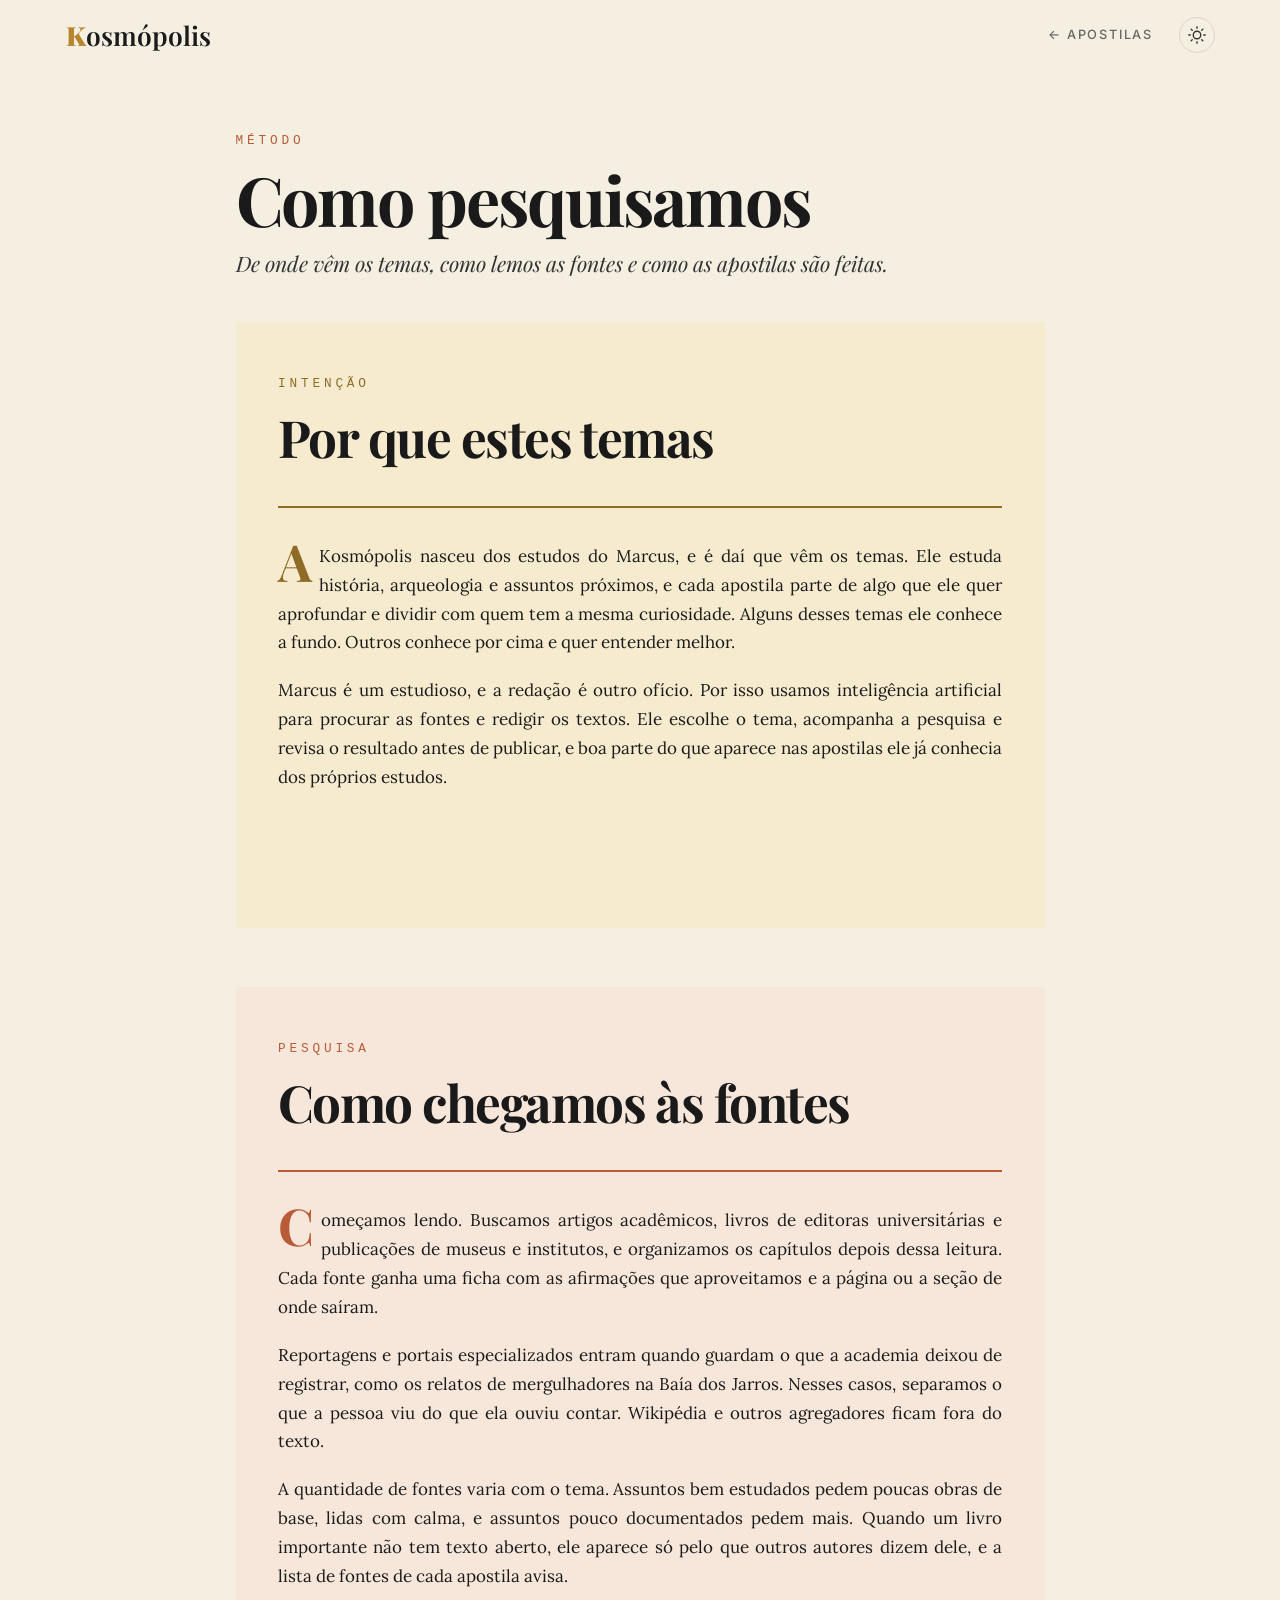
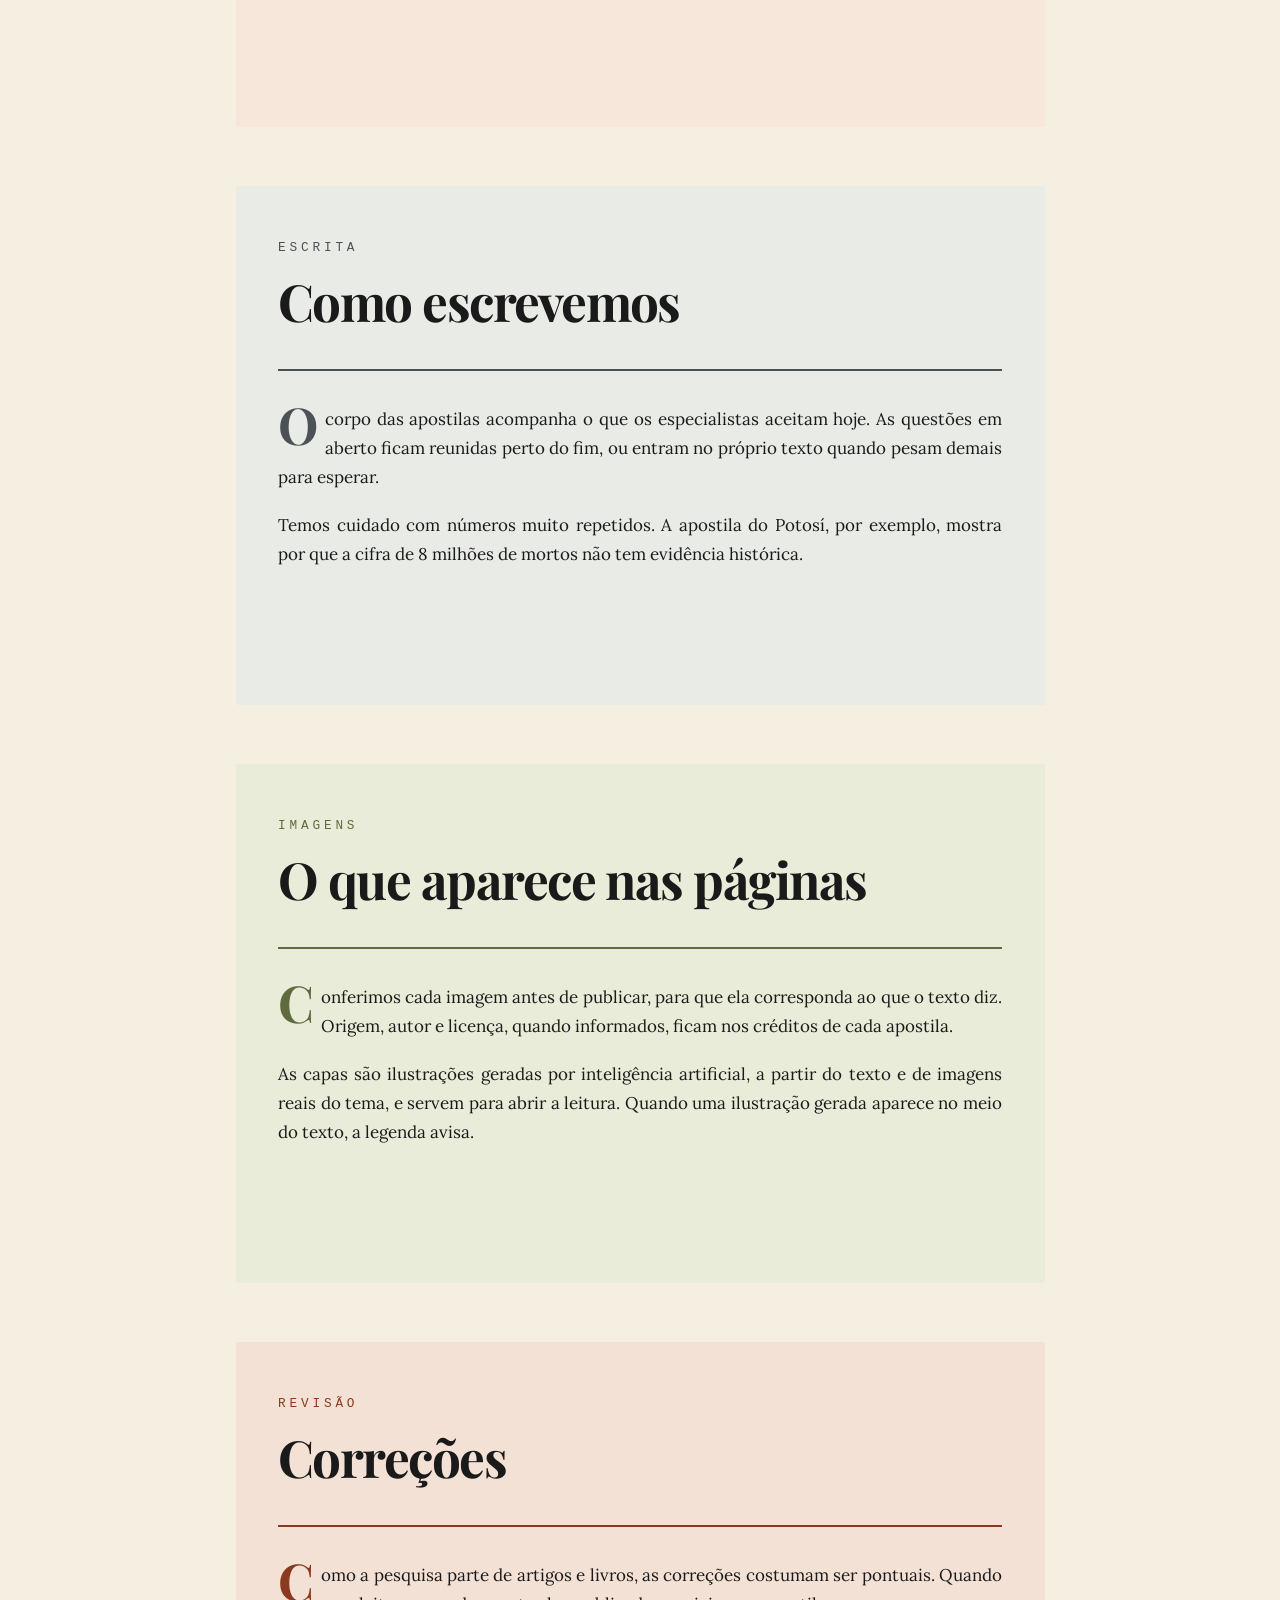
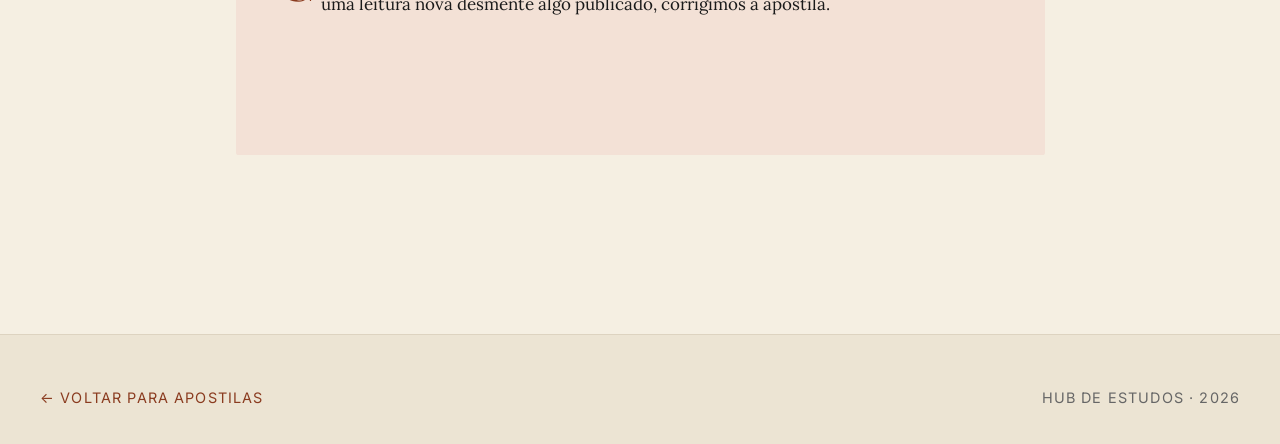
==== commit 22381f5f: "Reescreve Como pesquisamos com a intenção do projeto, em páginas coloridas Co-Authored-By: Claude Op" ====
--- a/como-pesquisamos/index.html
+++ b/como-pesquisamos/index.html
@@ -4,9 +4,9 @@
 <meta charset="utf-8">
 <meta name="viewport" content="width=device-width, initial-scale=1">
 <title>Como pesquisamos · Kosmópolis</title>
-<meta name="description" content="O caminho de um tema até virar apostila: que fontes entram, como são lidas e o que cada parte do site promete ao leitor.">
+<meta name="description" content="De onde vêm os temas, como lemos as fontes e como as apostilas são feitas.">
 <meta property="og:title" content="Como pesquisamos">
-<meta property="og:description" content="O caminho de um tema até virar apostila: que fontes entram, como são lidas e o que cada parte do site promete ao leitor.">
+<meta property="og:description" content="De onde vêm os temas, como lemos as fontes e como as apostilas são feitas.">
 <meta property="og:type" content="article">
 <meta property="og:url" content="https://marcusgoms.github.io/hub-de-estudos/como-pesquisamos/">
 <link rel="icon" type="image/svg+xml" href="../identidade/favicon.svg">
@@ -14,7 +14,7 @@
 <link rel="preconnect" href="https://fonts.gstatic.com" crossorigin>
 <link href="https://fonts.googleapis.com/css2?family=Playfair+Display:ital,wght@0,400;0,600;0,700;0,900;1,400&family=Lora:ital,wght@0,400;0,500;0,600;1,400&family=Inter:wght@300;400;500;600;700&family=JetBrains+Mono:wght@400;500&display=swap" rel="stylesheet">
 <link rel="stylesheet" href="../css/estilo.css?v=8">
-<link rel="stylesheet" href="../css/estudo.css?v=18">
+<link rel="stylesheet" href="../css/estudo.css?v=19">
 </head>
 <body>
 
@@ -34,32 +34,77 @@
 </header>
 
 <main class="pagina-metodo">
-  <div class="pagina-metodo-selo">Método</div>
-  <h1>Como pesquisamos</h1>
-  <p class="pagina-metodo-sub">O caminho de um tema até virar apostila, e o que cada parte do site promete ao leitor.</p>
+  <div class="pagina-metodo-cabeca">
+    <div class="pagina-metodo-selo">Método</div>
+    <h1>Como pesquisamos</h1>
+    <p class="pagina-metodo-sub">De onde vêm os temas, como lemos as fontes e como as apostilas são feitas.</p>
+  </div>
 
-  <h2>Primeiro as fontes, depois o texto</h2>
-  <p>Uma apostila começa pela leitura, não pelo sumário. Os capítulos só são definidos depois que as fontes foram lidas, porque é a pesquisa que mostra como o tema se organiza. Cada fonte vira uma ficha, com as afirmações aproveitáveis e a página ou a seção de onde saíram.</p>
+  <section class="capitulo capitulo--iii">
+    <header class="capitulo-cabeca">
+      <div class="capitulo-numero">Intenção</div>
+      <h2 class="capitulo-titulo">Por que estes temas</h2>
+    </header>
+    <section class="topico topico--a">
+      <div class="texto-cheio">
+          <p>A Kosmópolis nasceu dos estudos do Marcus, e é daí que vêm os temas. Ele estuda história, arqueologia e assuntos próximos, e cada apostila parte de algo que ele quer aprofundar e dividir com quem tem a mesma curiosidade. Alguns desses temas ele conhece a fundo. Outros conhece por cima e quer entender melhor.</p>
+          <p>Marcus é um estudioso, e a redação é outro ofício. Por isso usamos inteligência artificial para procurar as fontes e redigir os textos. Ele escolhe o tema, acompanha a pesquisa e revisa o resultado antes de publicar, e boa parte do que aparece nas apostilas ele já conhecia dos próprios estudos.</p>
+      </div>
+    </section>
+  </section>
 
-  <h2>Que fontes entram</h2>
-  <p>A preferência é por artigos acadêmicos, livros de editoras universitárias e publicações de museus e institutos. Poucas fontes bem lidas valem mais do que muitas folheadas, e a quantidade depende do tema: assunto bem estudado pede poucas obras de base, e assunto pouco documentado pede mais.</p>
-  <p>Reportagens e portais especializados entram quando guardam o que a academia não registrou, como os relatos de mergulhadores no caso da Baía dos Jarros. Nesses casos, o que alguém viu é separado do que apenas ouviu. Wikipédia e outros agregadores não servem de fonte para o texto.</p>
+  <section class="capitulo capitulo--i">
+    <header class="capitulo-cabeca">
+      <div class="capitulo-numero">Pesquisa</div>
+      <h2 class="capitulo-titulo">Como chegamos às fontes</h2>
+    </header>
+    <section class="topico topico--a">
+      <div class="texto-cheio">
+          <p>Começamos lendo. Buscamos artigos acadêmicos, livros de editoras universitárias e publicações de museus e institutos, e organizamos os capítulos depois dessa leitura. Cada fonte ganha uma ficha com as afirmações que aproveitamos e a página ou a seção de onde saíram.</p>
+          <p>Reportagens e portais especializados entram quando guardam o que a academia deixou de registrar, como os relatos de mergulhadores na Baía dos Jarros. Nesses casos, separamos o que a pessoa viu do que ela ouviu contar. Wikipédia e outros agregadores ficam fora do texto.</p>
+          <p>A quantidade de fontes varia com o tema. Assuntos bem estudados pedem poucas obras de base, lidas com calma, e assuntos pouco documentados pedem mais. Quando um livro importante não tem texto aberto, ele aparece só pelo que outros autores dizem dele, e a lista de fontes de cada apostila avisa.</p>
+      </div>
+    </section>
+  </section>
 
-  <h2>O que foi lido e o que foi só consultado</h2>
-  <p>Nem toda obra importante tem texto aberto. Quando um livro central não pôde ser acessado, ele não é tratado como lido: entra pelo que outros autores dizem dele. O início da lista de fontes de cada apostila diz esses limites.</p>
+  <section class="capitulo capitulo--ii">
+    <header class="capitulo-cabeca">
+      <div class="capitulo-numero">Escrita</div>
+      <h2 class="capitulo-titulo">Como escrevemos</h2>
+    </header>
+    <section class="topico topico--a">
+      <div class="texto-cheio">
+          <p>O corpo das apostilas acompanha o que os especialistas aceitam hoje. As questões em aberto ficam reunidas perto do fim, ou entram no próprio texto quando pesam demais para esperar.</p>
+          <p>Temos cuidado com números muito repetidos. A apostila do Potosí, por exemplo, mostra por que a cifra de 8 milhões de mortos não tem evidência histórica.</p>
+      </div>
+    </section>
+  </section>
 
-  <h2>Consenso no corpo, disputa à parte</h2>
-  <p>O corpo de cada apostila segue o que os especialistas aceitam hoje. O que continua em aberto aparece separado, perto do fim, ou no próprio texto quando a controvérsia é grande demais para esperar. Número muito repetido e sem prova é tratado como tal: a apostila do Potosí mostra por que a cifra de 8 milhões de mortos não tem evidência histórica.</p>
+  <section class="capitulo capitulo--iv">
+    <header class="capitulo-cabeca">
+      <div class="capitulo-numero">Imagens</div>
+      <h2 class="capitulo-titulo">O que aparece nas páginas</h2>
+    </header>
+    <section class="topico topico--a">
+      <div class="texto-cheio">
+          <p>Conferimos cada imagem antes de publicar, para que ela corresponda ao que o texto diz. Origem, autor e licença, quando informados, ficam nos créditos de cada apostila.</p>
+          <p>As capas são ilustrações geradas por inteligência artificial, a partir do texto e de imagens reais do tema, e servem para abrir a leitura. Quando uma ilustração gerada aparece no meio do texto, a legenda avisa.</p>
+      </div>
+    </section>
+  </section>
 
-  <h2>Imagens</h2>
-  <p>Cada imagem é conferida antes de entrar na página, para corresponder ao que o texto diz. Origem, autor e licença, quando informados, ficam nos créditos, no fim da apostila.</p>
-  <p>As capas são ilustrações geradas por inteligência artificial, feitas a partir do texto e de imagens reais do tema. Não são documentos nem reconstituições históricas. Quando uma ilustração no meio do texto foi gerada assim, a legenda avisa.</p>
+  <section class="capitulo capitulo--v">
+    <header class="capitulo-cabeca">
+      <div class="capitulo-numero">Revisão</div>
+      <h2 class="capitulo-titulo">Correções</h2>
+    </header>
+    <section class="topico topico--a">
+      <div class="texto-cheio">
+          <p>Como a pesquisa parte de artigos e livros, as correções costumam ser pontuais. Quando uma leitura nova desmente algo publicado, corrigimos a apostila.</p>
+      </div>
+    </section>
+  </section>
 
-  <h2>Quem faz</h2>
-  <p>As apostilas são pesquisadas e redigidas com ajuda de inteligência artificial. Marcus, criador da Kosmópolis, escolhe os temas, acompanha a pesquisa e revisa o resultado. As fontes ficam listadas para quem quiser conferir.</p>
-
-  <h2>Quando há erro</h2>
-  <p>Pesquisa erra. Quando uma leitura nova desmente o que uma apostila afirma, o texto publicado é corrigido.</p>
 </main>
 
 <footer class="rodape">
--- a/css/estudo.css
+++ b/css/estudo.css
@@ -1567,52 +1567,45 @@
   .leia-grade { grid-template-columns: minmax(0, 1fr); }
 }
 
-/* Página do método */
+/* Página do método: mesmas páginas coloridas das apostilas */
 .pagina-metodo {
-  max-width: var(--larg-leitura);
+  max-width: 860px;
   margin: 0 auto;
-  padding: 4rem 1.5rem 3rem;
-}
+  padding: 3.5rem 1.5rem 1rem;
+}
+
+.pagina-metodo-cabeca { margin-bottom: 2.5rem; }
 
 .pagina-metodo-selo {
-  font-family: var(--fonte-sans);
+  font-family: var(--fonte-mono);
   font-size: 0.75rem;
-  font-weight: 600;
-  letter-spacing: 0.25em;
+  font-weight: 500;
+  letter-spacing: 0.3em;
   text-transform: uppercase;
   color: var(--terracota);
 }
 
 .pagina-metodo h1 {
-  margin: 0.6rem 0 0.8rem;
+  margin: 0.7rem 0 0.8rem;
   font-family: var(--fonte-titulo);
-  font-size: clamp(2.4rem, 7vw, 3.6rem);
+  font-size: clamp(2.6rem, 7vw, 4rem);
   font-weight: 700;
-  line-height: 1.1;
+  letter-spacing: -0.03em;
+  line-height: 1.05;
   color: var(--preto);
 }
 
 .pagina-metodo-sub {
-  margin: 0 0 2.5rem;
-  padding-bottom: 2rem;
-  border-bottom: 1px solid var(--borda);
+  margin: 0;
   font-family: var(--fonte-titulo);
-  font-size: 1.2rem;
+  font-size: 1.25rem;
   font-style: italic;
   line-height: 1.5;
   color: var(--cinza-escuro);
 }
 
-.pagina-metodo h2 {
-  margin: 2.4rem 0 0.7rem;
-  font-family: var(--fonte-titulo);
-  font-size: 1.5rem;
-  font-weight: 700;
-  line-height: 1.25;
-  color: var(--preto);
-}
-
-.pagina-metodo p:not(.pagina-metodo-sub) {
-  margin: 0 0 1rem;
-  color: var(--cinza-escuro);
-}
+.pagina-metodo .capitulo-cabeca { margin-bottom: 2rem; padding-bottom: 1.5rem; }
+
+@media (max-width: 720px) {
+  .pagina-metodo { padding: 2.5rem 1rem 0.5rem; }
+}
